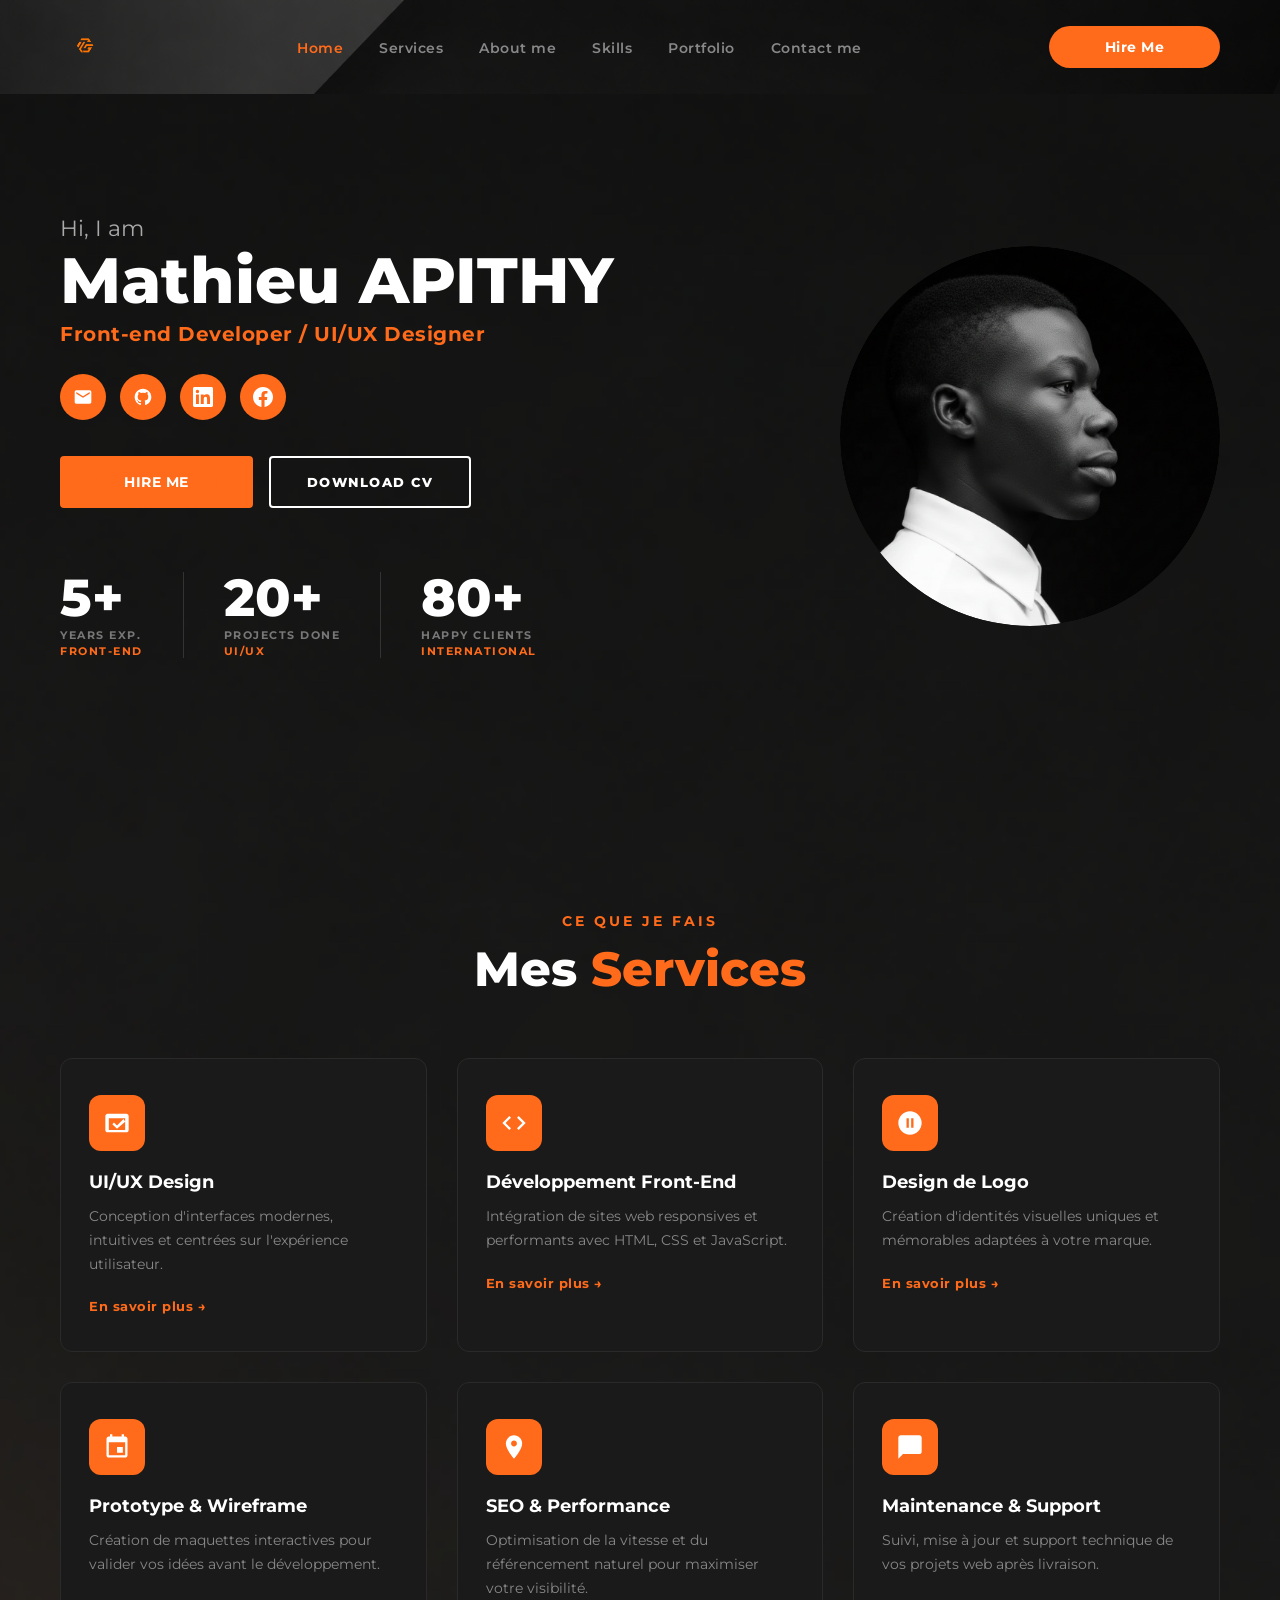
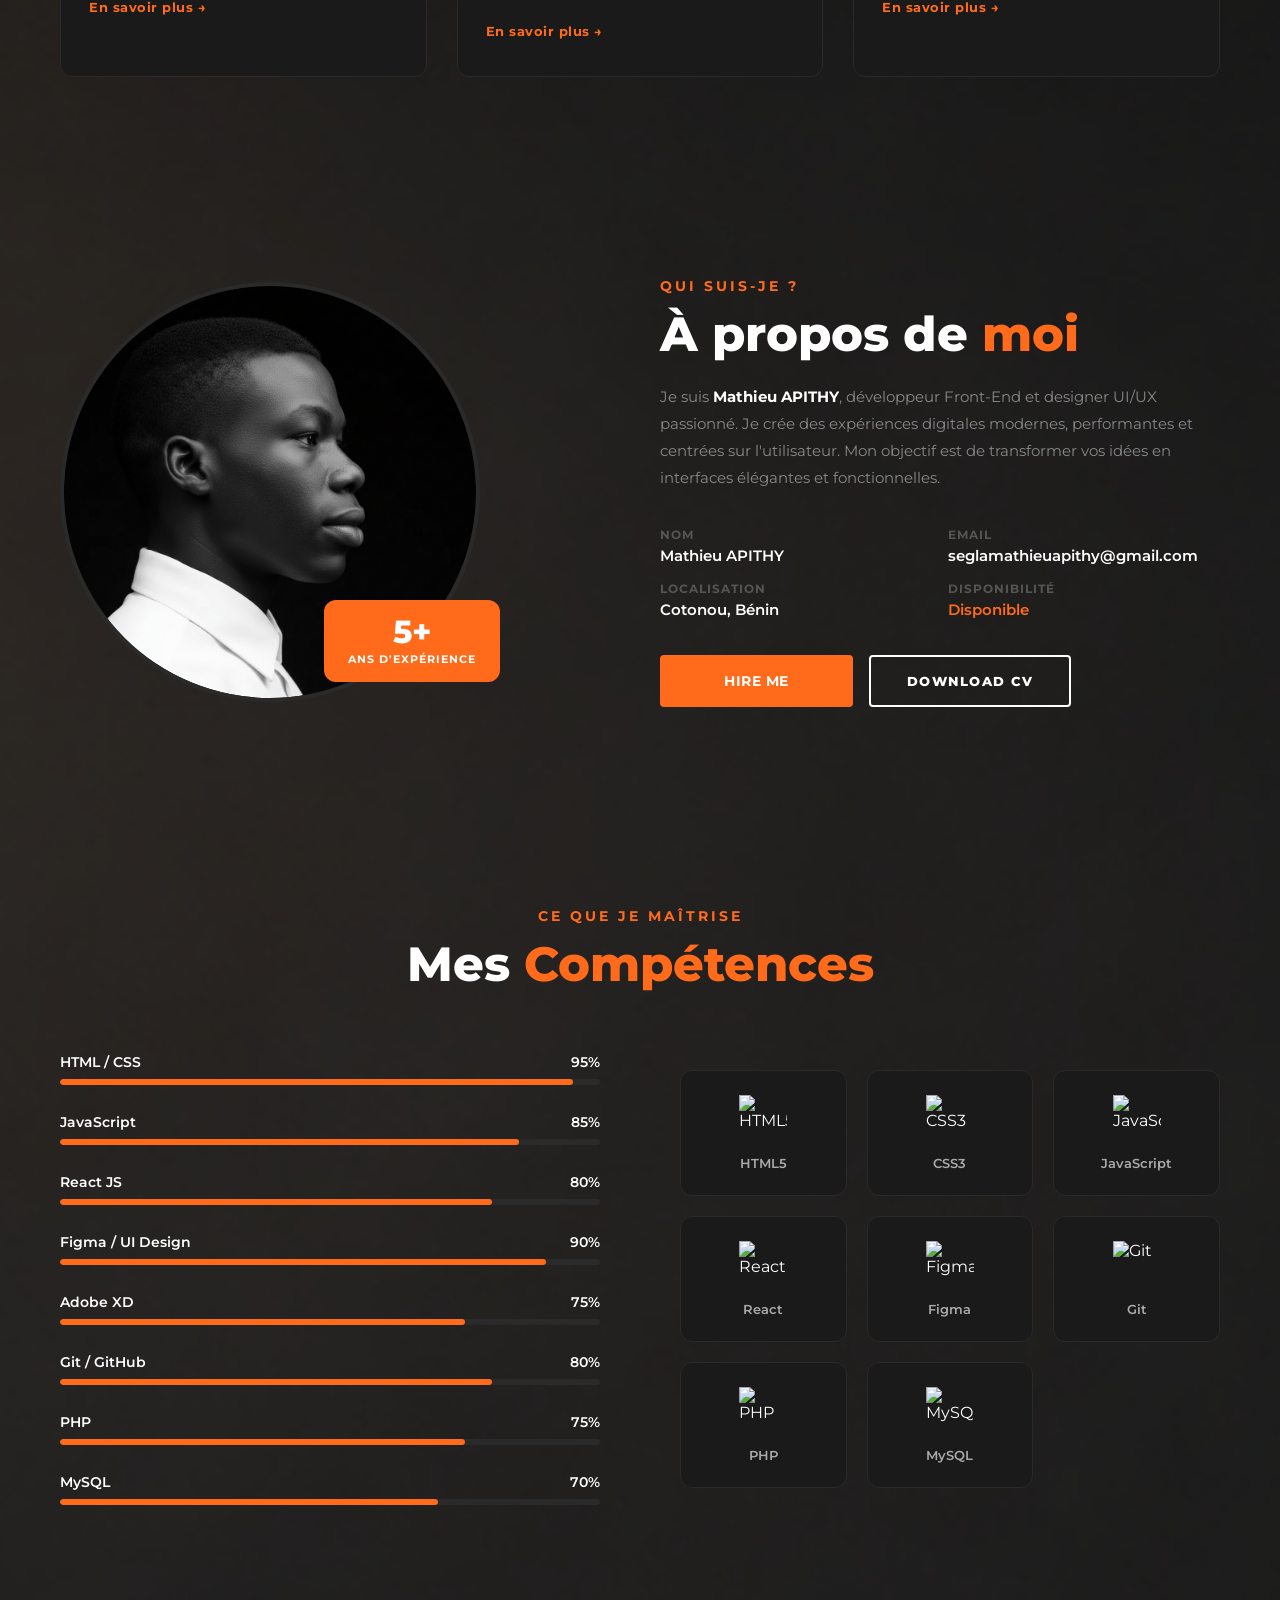
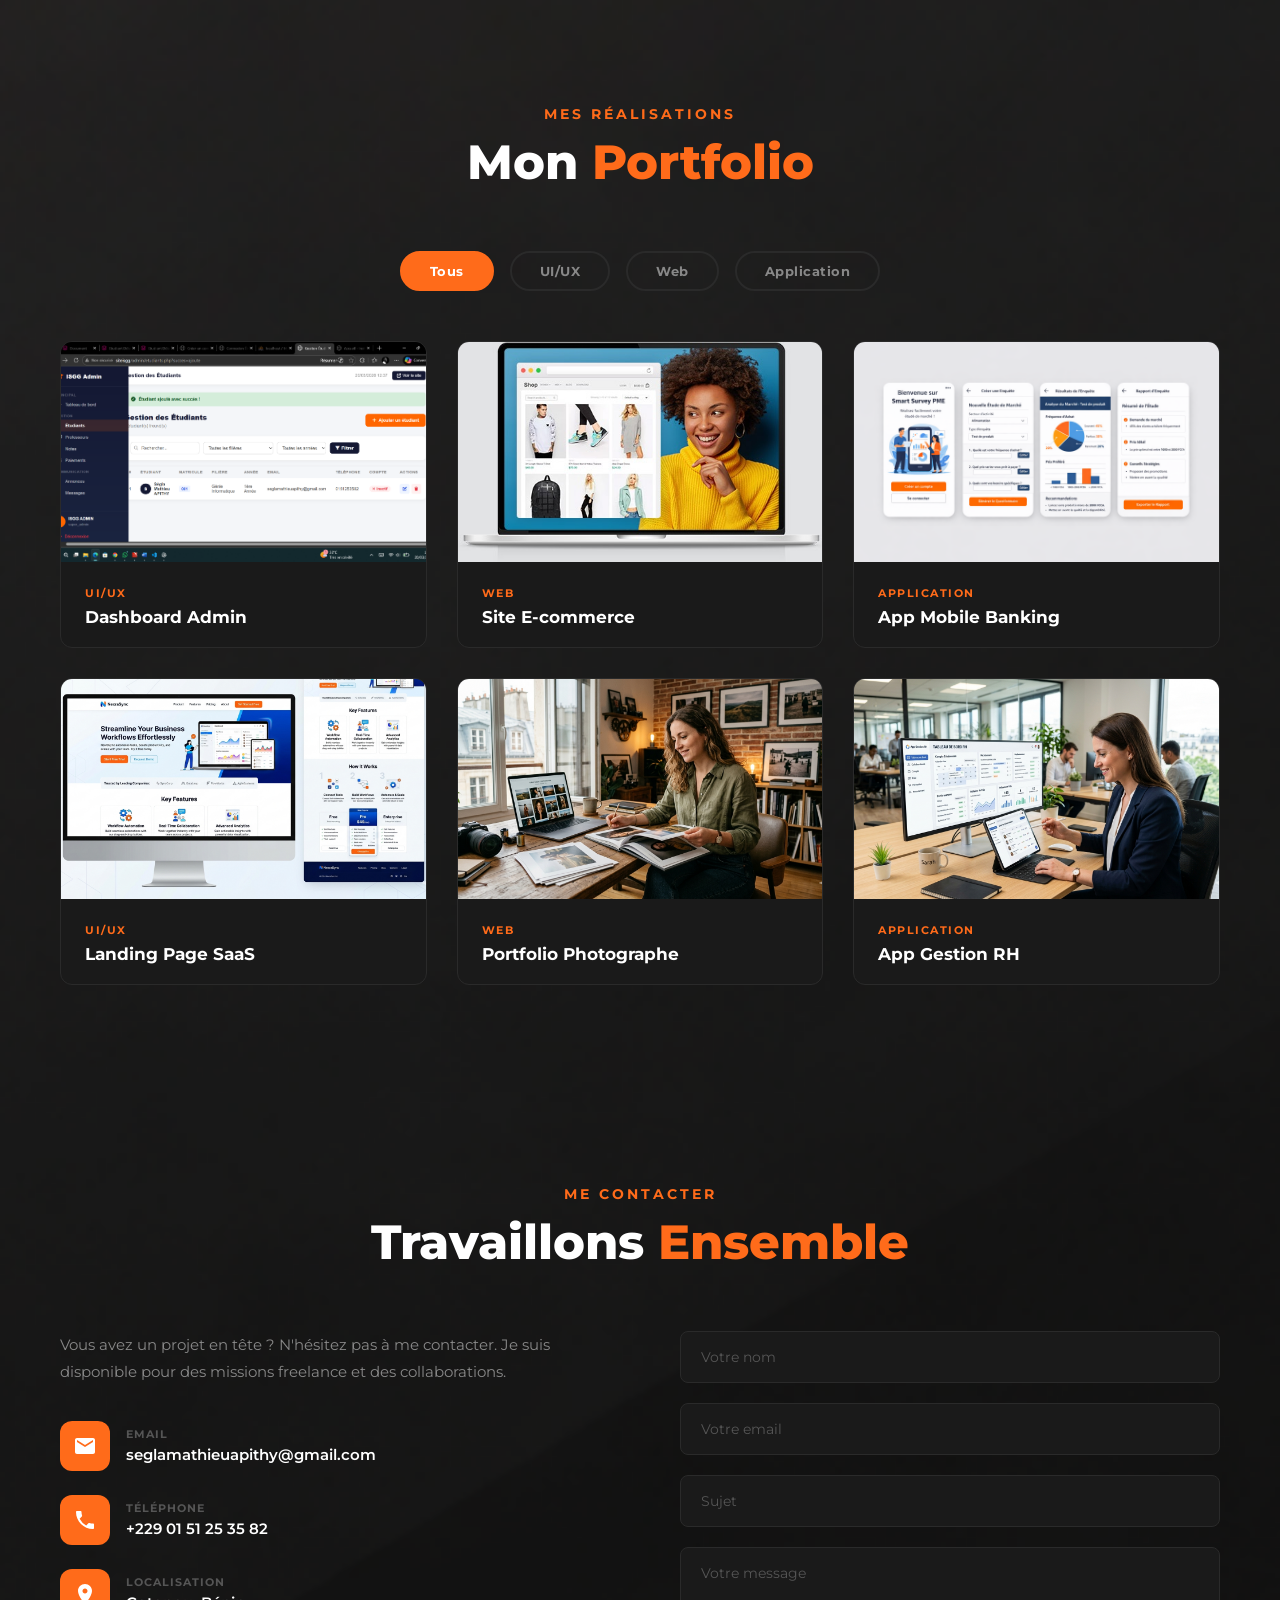
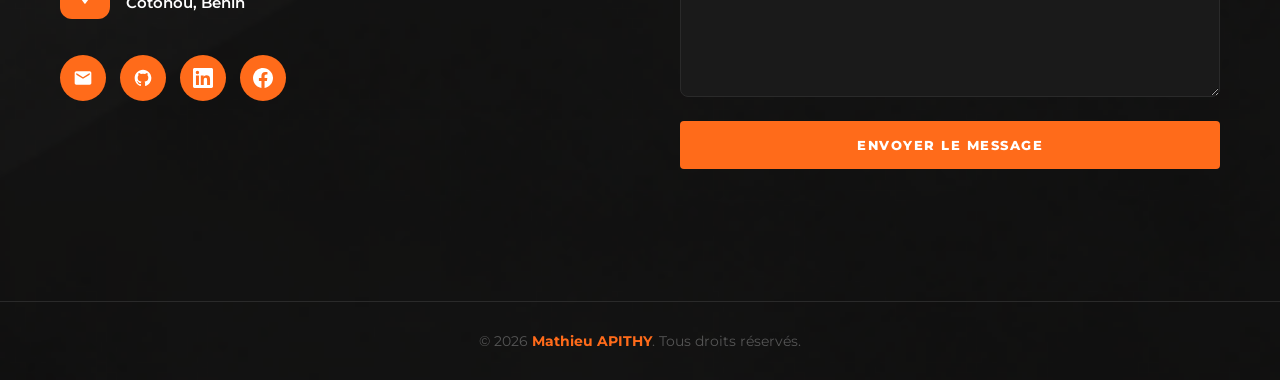
==== index.html @ a9db5483 "Rename accueil.html to index.html" ====
<!DOCTYPE html>
<html lang="fr">
<head>
  <meta charset="UTF-8">
  <meta name="viewport" content="width=device-width, initial-scale=1.0">
  <title>Portfolio</title>
  <link href="https://fonts.googleapis.com/css2?family=Montserrat:wght@400;600;700;800&display=swap" rel="stylesheet">
  <link rel="stylesheet" href="assets/css/style.css">
</head>
<body>

    <nav>
        <img src="assets/img/logo.png" alt="Logo TG" class="logo">

        <ul class="nav-links">
            <li><a href="#" class="active">Home</a></li>
            <li><a href="#services">Services</a></li>
            <li><a href="#about">About me</a></li>
            <li><a href="#skills">Skills</a></li>
            <li><a href="#portfolio">Portfolio</a></li>
            <li><a href="#contact">Contact me</a></li>
        </ul>

        <button class="btn-hire"><a href="#contact" class="btn-hire">Hire Me</a></button>

        <!-- HAMBURGER (mobile) -->
        <button class="hamburger" id="hamburger">
            <span></span>
            <span></span>
            <span></span>
        </button>
    </nav>

    <section class="hero">

        <!-- CONTENU GAUCHE -->
        <div class="hero-content">
            <p class="greeting">Hi, I am</p>
            <h1>Mathieu APITHY</h1>
            <p class="subtitle">Front-end Developer / UI/UX Designer</p>

            <!-- ICÔNES SOCIALES -->
            <div class="socials">
                <!-- Email -->
                <a href="mailto:seglamathieuapithy@gmail.com" class="social-btn">
                    <svg viewBox="0 0 24 24"><path d="M20 4H4C2.9 4 2 4.9 2 6v12c0 1.1.9 2 2 2h16c1.1 0 2-.9 2-2V6c0-1.1-.9-2-2-2zm0 4l-8 5-8-5V6l8 5 8-5v2z"/></svg>
                </a>
                <!-- GitHub -->
                <a href="https://github.com/math229" class="social-btn">
                    <svg viewBox="0 0 24 24"><path d="M12 2C6.477 2 2 6.477 2 12c0 4.418 2.865 8.166 6.839 9.489.5.092.682-.217.682-.482 0-.237-.009-.868-.013-1.703-2.782.604-3.369-1.34-3.369-1.34-.454-1.156-1.11-1.463-1.11-1.463-.908-.62.069-.608.069-.608 1.003.07 1.531 1.03 1.531 1.03.892 1.529 2.341 1.087 2.91.832.092-.647.35-1.088.636-1.338-2.22-.253-4.555-1.11-4.555-4.943 0-1.091.39-1.984 1.029-2.683-.103-.253-.446-1.27.098-2.647 0 0 .84-.269 2.75 1.025A9.577 9.577 0 0112 6.836a9.58 9.58 0 012.504.337c1.909-1.294 2.747-1.025 2.747-1.025.546 1.377.202 2.394.1 2.647.64.699 1.028 1.592 1.028 2.683 0 3.842-2.339 4.687-4.566 4.935.359.309.678.919.678 1.852 0 1.336-.012 2.415-.012 2.743 0 .267.18.578.688.48C19.138 20.163 22 16.418 22 12c0-5.523-4.477-10-10-10z"/></svg>
                </a>
                <!-- LinkedIn -->
                <a href="https://linkedin.com/in/mathieuapithy" target="_blank" class="social-btn">
                    <svg viewBox="0 0 24 24"><path d="M20.447 20.452h-3.554v-5.569c0-1.328-.027-3.037-1.852-3.037-1.853 0-2.136 1.445-2.136 2.939v5.667H9.351V9h3.414v1.561h.046c.477-.9 1.637-1.85 3.37-1.85 3.601 0 4.267 2.37 4.267 5.455v6.286zM5.337 7.433a2.062 2.062 0 01-2.063-2.065 2.064 2.064 0 112.063 2.065zm1.782 13.019H3.555V9h3.564v11.452zM22.225 0H1.771C.792 0 0 .774 0 1.729v20.542C0 23.227.792 24 1.771 24h20.451C23.2 24 24 23.227 24 22.271V1.729C24 .774 23.2 0 22.222 0h.003z"/></svg>
                </a>
                <!-- Facebook -->
                <a href="https://facebook.com/maturomathieu.apithy" target="_blank" class="social-btn">
                <svg viewBox="0 0 24 24"><path d="M24 12.073C24 5.405 18.627 0 12 0S0 5.405 0 12.073C0 18.1 4.388 23.094 10.125 24v-8.437H7.078v-3.49h3.047V9.41c0-3.025 1.792-4.697 4.533-4.697 1.312 0 2.686.236 2.686.236v2.97h-1.514c-1.491 0-1.956.93-1.956 1.886v2.268h3.328l-.532 3.49h-2.796V24C19.612 23.094 24 18.1 24 12.073z"/></svg>
                </a>
            </div>

            <!-- BOUTONS CTA -->
            <div class="cta-group">
            <button class="btn-hire-main"><a href="#contact" class="btn-hire">Hire Me</a></button>
            <a href="assets/pdf/CV_Segla_Mathieu_Apithy.pdf" download="CV-Mathieu-APITHY.pdf" class="btn-cv">
                Download CV
            </a>
            </div>

            <!-- STATS -->
            <div class="stats">
            <div class="stat">
                <div class="number">5+</div>
                <div class="label">Years Exp.</div>
                <div class="sublabel">Front-End</div>
            </div>
            <div class="stat">
                <div class="number">20+</div>
                <div class="label">Projects Done</div>
                <div class="sublabel">UI/UX</div>
            </div>
            <div class="stat">
                <div class="number">80+</div>
                <div class="label">Happy Clients</div>
                <div class="sublabel">International</div>
            </div>
            </div>
        </div>

        <!-- PHOTO DROITE -->
        <div class="hero-photo">
            <div class="photo-circle">
            <img src="assets/img/photo.png" alt="Mathieu APITHY">
            </div>
        </div>

    </section>

    <section class="services reveal" id="services">

        <div class="section-header">
            <p class="section-sub">Ce que je fais</p>
            <h2>Mes <span>Services</span></h2>
        </div>

        <div class="services-grid">

            <div class="service-card">
                <div class="service-icon">
                    <svg viewBox="0 0 24 24"><path d="M20 4H4c-1.1 0-2 .9-2 2v12c0 1.1.9 2 2 2h16c1.1 0 2-.9 2-2V6c0-1.1-.9-2-2-2zm-1 14H5V8h14v10zm-7-1l-4-4 1.4-1.4 2.6 2.6 5.6-5.6L19 11z"/></svg>
                </div>
                <h3>UI/UX Design</h3>
                <p>Conception d'interfaces modernes, intuitives et centrées sur l'expérience utilisateur.</p>
                    <a href="#" class="service-link open-modal"
                    data-title="UI/UX Design"
                    data-desc="Conception d'interfaces modernes, intuitives et centrées sur l'expérience utilisateur pour maximiser l'engagement."
                    data-features="Recherche utilisateur|Wireframes & Maquettes|Design UI moderne|Prototype interactif">
                    En savoir plus →
                </a>
            </div>

            <div class="service-card">
            <div class="service-icon">
                <svg viewBox="0 0 24 24"><path d="M9.4 16.6L4.8 12l4.6-4.6L8 6l-6 6 6 6 1.4-1.4zm5.2 0l4.6-4.6-4.6-4.6L16 6l6 6-6 6-1.4-1.4z"/></svg>
            </div>
            <h3>Développement Front-End</h3>
            <p>Intégration de sites web responsives et performants avec HTML, CSS et JavaScript.</p>
                <a href="#" class="service-link open-modal"
                    data-title="Développement Front-End"
                    data-desc="Intégration de sites web responsives et performants avec les dernières technologies web."
                    data-features="HTML / CSS / JavaScript|React JS|Sites responsive|Optimisation performance">
                    En savoir plus →
                </a>
            </div>

            <div class="service-card">
            <div class="service-icon">
                <svg viewBox="0 0 24 24"><path d="M12 2C6.48 2 2 6.48 2 12s4.48 10 10 10 10-4.48 10-10S17.52 2 12 2zm-1 14H9V8h2v8zm4 0h-2V8h2v8z"/></svg>
            </div>
            <h3>Design de Logo</h3>
            <p>Création d'identités visuelles uniques et mémorables adaptées à votre marque.</p>
                <a href="#" class="service-link open-modal"
                    data-title="Design de Logo"
                    data-desc="Création d'identités visuelles uniques et mémorables adaptées à votre marque."
                    data-features="Logo vectoriel|Charte graphique|Déclinaisons couleurs|Fichiers tous formats">
                    En savoir plus →
                </a>
            </div>

            <div class="service-card">
            <div class="service-icon">
                <svg viewBox="0 0 24 24"><path d="M17 12h-5v5h5v-5zM16 1v2H8V1H6v2H5c-1.11 0-2 .9-2 2v14c0 1.1.89 2 2 2h14c1.1 0 2-.9 2-2V5c0-1.1-.9-2-2-2h-1V1h-2zm3 18H5V8h14v11z"/></svg>
            </div>
            <h3>Prototype & Wireframe</h3>
            <p>Création de maquettes interactives pour valider vos idées avant le développement.</p>
                <a href="#" class="service-link open-modal"
                    data-title="Prototype & Wireframe"
                    data-desc="Création de maquettes interactives pour valider vos idées avant le développement."
                    data-features="Wireframes basse fidélité|Maquettes haute fidélité|Prototype cliquable|Tests utilisateurs">
                    En savoir plus →
                </a>
            </div>

            <div class="service-card">
            <div class="service-icon">
                <svg viewBox="0 0 24 24"><path d="M12 2C8.13 2 5 5.13 5 9c0 5.25 7 13 7 13s7-7.75 7-13c0-3.87-3.13-7-7-7zm0 9.5c-1.38 0-2.5-1.12-2.5-2.5S10.62 6.5 12 6.5s2.5 1.12 2.5 2.5S13.38 11.5 12 11.5z"/></svg>
            </div>
            <h3>SEO & Performance</h3>
            <p>Optimisation de la vitesse et du référencement naturel pour maximiser votre visibilité.</p>
                <a href="#" class="service-link open-modal"
                    data-title="SEO & Performance"
                    data-desc="Optimisation de la vitesse et du référencement naturel pour maximiser votre visibilité en ligne."
                    data-features="Audit SEO|Optimisation vitesse|Balises meta & structure|Suivi positionnement">
                    En savoir plus →
                </a>
            </div>

            <div class="service-card">
            <div class="service-icon">
                <svg viewBox="0 0 24 24"><path d="M20 2H4c-1.1 0-2 .9-2 2v18l4-4h14c1.1 0 2-.9 2-2V4c0-1.1-.9-2-2-2z"/></svg>
            </div>
            <h3>Maintenance & Support</h3>
            <p>Suivi, mise à jour et support technique de vos projets web après livraison.</p>
                <a href="#" class="service-link open-modal"
                    data-title="Maintenance & Support"
                    data-desc="Suivi, mise à jour et support technique de vos projets web après livraison."
                    data-features="Mises à jour régulières|Correction de bugs|Sauvegardes|Support réactif">
                    En savoir plus →
                </a>
            </div>

        </div>

    </section>

    <section class="about reveal" id="about">

        <div class="about-img">
            <div class="about-circle">
            <img src="assets/img/photo.png" alt="Mathieu APITHY">
            </div>
            <div class="about-exp">
            <span class="exp-number">5+</span>
            <span class="exp-text">Ans d'expérience</span>
            </div>
        </div>

        <div class="about-content">
            <p class="section-sub">Qui suis-je ?</p>
            <h2>À propos de <span>moi</span></h2>
            <p class="about-desc">
            Je suis <strong>Mathieu APITHY</strong>, développeur Front-End et designer UI/UX passionné.
            Je crée des expériences digitales modernes, performantes et centrées sur l'utilisateur.
            Mon objectif est de transformer vos idées en interfaces élégantes et fonctionnelles.
            </p>

            <div class="about-info">
                <div class="info-item">
                    <span class="info-label">Nom</span>
                    <span class="info-value">Mathieu APITHY</span>
                </div>
                <div class="info-item">
                    <span class="info-label">Email</span>
                    <span class="info-value">seglamathieuapithy@gmail.com</span>
                </div>
                <div class="info-item">
                    <span class="info-label">Localisation</span>
                    <span class="info-value">Cotonou, Bénin</span>
                </div>
                <div class="info-item">
                    <span class="info-label">Disponibilité</span>
                    <span class="info-value disponible">Disponible</span>
                </div>
            </div>

            <div class="cta-group">
                <button class="btn-hire-main"><a href="#contact" class="btn-hire">Hire Me</a></button>
                <a href="assets/pdf/CV_Segla_Mathieu_Apithy.pdf" download="CV-Mathieu-APITHY.pdf" class="btn-cv"> Download CV</a>
            </div>
        </div>

    </section>

    <section class="skills reveal" id="skills">

        <div class="section-header">
            <p class="section-sub">Ce que je maîtrise</p>
            <h2>Mes <span>Compétences</span></h2>
        </div>

        <div class="skills-container">

            <!-- BARRES DE PROGRESSION -->
            <div class="skills-bars">

                <div class="skill-item">
                    <div class="skill-info">
                    <span>HTML / CSS</span>
                    <span>95%</span>
                    </div>
                    <div class="skill-bar">
                    <div class="skill-progress" style="width: 95%"></div>
                    </div>
                </div>

                <div class="skill-item">
                    <div class="skill-info">
                    <span>JavaScript</span>
                    <span>85%</span>
                    </div>
                    <div class="skill-bar">
                    <div class="skill-progress" style="width: 85%"></div>
                    </div>
                </div>

                <div class="skill-item">
                    <div class="skill-info">
                    <span>React JS</span>
                    <span>80%</span>
                    </div>
                    <div class="skill-bar">
                    <div class="skill-progress" style="width: 80%"></div>
                    </div>
                </div>

                <div class="skill-item">
                    <div class="skill-info">
                    <span>Figma / UI Design</span>
                    <span>90%</span>
                    </div>
                    <div class="skill-bar">
                    <div class="skill-progress" style="width: 90%"></div>
                    </div>
                </div>

                <div class="skill-item">
                    <div class="skill-info">
                    <span>Adobe XD</span>
                    <span>75%</span>
                    </div>
                    <div class="skill-bar">
                    <div class="skill-progress" style="width: 75%"></div>
                    </div>
                </div>

                <div class="skill-item">
                    <div class="skill-info">
                    <span>Git / GitHub</span>
                    <span>80%</span>
                    </div>
                    <div class="skill-bar">
                    <div class="skill-progress" style="width: 80%"></div>
                    </div>
                </div>

                <div class="skill-item">
                    <div class="skill-info">
                        <span>PHP</span>
                        <span>75%</span>
                    </div>
                    <div class="skill-bar">
                        <div class="skill-progress" style="width: 75%"></div>
                    </div>
                </div>

                <div class="skill-item">
                <div class="skill-info">
                    <span>MySQL</span>
                    <span>70%</span>
                </div>
                <div class="skill-bar">
                    <div class="skill-progress" style="width: 70%"></div>
                </div>
                </div>

            </div>

            <!-- ICÔNES TECHNOLOGIES -->
            <div class="skills-icons">

                <div class="tech-card">
                    <img src="https://cdn.jsdelivr.net/gh/devicons/devicon/icons/html5/html5-original.svg" alt="HTML5">
                    <span>HTML5</span>
                </div>
                <div class="tech-card">
                    <img src="https://cdn.jsdelivr.net/gh/devicons/devicon/icons/css3/css3-original.svg" alt="CSS3">
                    <span>CSS3</span>
                </div>
                <div class="tech-card">
                    <img src="https://cdn.jsdelivr.net/gh/devicons/devicon/icons/javascript/javascript-original.svg" alt="JavaScript">
                    <span>JavaScript</span>
                </div>
                <div class="tech-card">
                    <img src="https://cdn.jsdelivr.net/gh/devicons/devicon/icons/react/react-original.svg" alt="React">
                    <span>React</span>
                </div>
                <div class="tech-card">
                    <img src="https://cdn.jsdelivr.net/gh/devicons/devicon/icons/figma/figma-original.svg" alt="Figma">
                    <span>Figma</span>
                </div>
                <div class="tech-card">
                    <img src="https://cdn.jsdelivr.net/gh/devicons/devicon/icons/git/git-original.svg" alt="Git">
                    <span>Git</span>
                </div>
                <div class="tech-card">
                    <img src="https://cdn.jsdelivr.net/gh/devicons/devicon/icons/php/php-original.svg" alt="PHP">
                    <span>PHP</span>
                </div>
                <div class="tech-card">
                <img src="https://cdn.jsdelivr.net/gh/devicons/devicon/icons/mysql/mysql-original.svg" alt="MySQL">
                <span>MySQL</span>
                </div>

            </div>

        </div>

    </section>

    <section class="portfolio reveal" id="portfolio">

        <div class="section-header">
            <p class="section-sub">Mes réalisations</p>
            <h2>Mon <span>Portfolio</span></h2>
        </div>

        <!-- FILTRES -->
        <div class="portfolio-filters">
            <button class="filter-btn active" data-filter="all">Tous</button>
            <button class="filter-btn" data-filter="ui">UI/UX</button>
            <button class="filter-btn" data-filter="web">Web</button>
            <button class="filter-btn" data-filter="app">Application</button>
        </div>

        <!-- GRILLE PROJETS -->
        <div class="portfolio-grid">

            <div class="portfolio-card" data-category="ui">
            <div class="portfolio-img">
                <img src="assets/img/projet1.png" alt="Projet 1">
                <div class="portfolio-overlay">
                <a href="#" class="overlay-link">Voir le projet →</a>
                </div>
            </div>
            <div class="portfolio-info">
                <span class="portfolio-tag">UI/UX</span>
                <h3>Dashboard Admin</h3>
            </div>
            </div>

            <div class="portfolio-card" data-category="web">
            <div class="portfolio-img">
                <img src="assets/img/projet2.jpg" alt="Projet 2">
                <div class="portfolio-overlay">
                <a href="#" class="overlay-link">Voir le projet →</a>
                </div>
            </div>
            <div class="portfolio-info">
                <span class="portfolio-tag">Web</span>
                <h3>Site E-commerce</h3>
            </div>
            </div>

            <div class="portfolio-card" data-category="app">
            <div class="portfolio-img">
                <img src="assets/img/projet3.png" alt="Projet 3">
                <div class="portfolio-overlay">
                <a href="#" class="overlay-link">Voir le projet →</a>
                </div>
            </div>
            <div class="portfolio-info">
                <span class="portfolio-tag">Application</span>
                <h3>App Mobile Banking</h3>
            </div>
            </div>

            <div class="portfolio-card" data-category="ui">
            <div class="portfolio-img">
                <img src="assets/img/projet4.png" alt="Projet 4">
                <div class="portfolio-overlay">
                <a href="#" class="overlay-link">Voir le projet →</a>
                </div>
            </div>
            <div class="portfolio-info">
                <span class="portfolio-tag">UI/UX</span>
                <h3>Landing Page SaaS</h3>
            </div>
            </div>

            <div class="portfolio-card" data-category="web">
            <div class="portfolio-img">
                <img src="assets/img/pojet5.png" alt="Projet 5">
                <div class="portfolio-overlay">
                <a href="#" class="overlay-link">Voir le projet →</a>
                </div>
            </div>
            <div class="portfolio-info">
                <span class="portfolio-tag">Web</span>
                <h3>Portfolio Photographe</h3>
            </div>
            </div>

            <div class="portfolio-card" data-category="app">
            <div class="portfolio-img">
                <img src="assets/img/projet6.png" alt="Projet 6">
                <div class="portfolio-overlay">
                <a href="#" class="overlay-link">Voir le projet →</a>
                </div>
            </div>
            <div class="portfolio-info">
                <span class="portfolio-tag">Application</span>
                <h3>App Gestion RH</h3>
            </div>
            </div>

        </div>

    </section>

    <section class="contact reveal" id="contact">

        <div class="section-header">
            <p class="section-sub">Me contacter</p>
            <h2>Travaillons <span>Ensemble</span></h2>
        </div>

        <div class="contact-container">

                <!-- INFOS CONTACT -->
                <div class="contact-info">

                    <p class="contact-desc">
                        Vous avez un projet en tête ? N'hésitez pas à me contacter.
                        Je suis disponible pour des missions freelance et des collaborations.
                    </p>

                    <div class="contact-items">

                        <div class="contact-item">
                        <div class="contact-icon">
                            <svg viewBox="0 0 24 24"><path d="M20 4H4C2.9 4 2 4.9 2 6v12c0 1.1.9 2 2 2h16c1.1 0 2-.9 2-2V6c0-1.1-.9-2-2-2zm0 4l-8 5-8-5V6l8 5 8-5v2z"/></svg>
                        </div>
                        <div>
                            <span class="contact-label">Email</span>
                            <span class="contact-value">seglamathieuapithy@gmail.com</span>
                        </div>
                        </div>

                        <div class="contact-item">
                        <div class="contact-icon">
                            <svg viewBox="0 0 24 24"><path d="M6.62 10.79a15.05 15.05 0 006.59 6.59l2.2-2.2c.27-.27.67-.36 1.02-.24 1.12.37 2.33.57 3.57.57.55 0 1 .45 1 1V20c0 .55-.45 1-1 1C10.61 21 3 13.39 3 4c0-.55.45-1 1-1h3.5c.55 0 1 .45 1 1 0 1.25.2 2.45.57 3.57.11.35.03.74-.24 1.02l-2.21 2.2z"/></svg>
                        </div>
                        <div>
                            <span class="contact-label">Téléphone</span>
                            <span class="contact-value">+229 01 51 25 35 82</span>
                        </div>
                        </div>

                        <div class="contact-item">
                        <div class="contact-icon">
                            <svg viewBox="0 0 24 24"><path d="M12 2C8.13 2 5 5.13 5 9c0 5.25 7 13 7 13s7-7.75 7-13c0-3.87-3.13-7-7-7zm0 9.5c-1.38 0-2.5-1.12-2.5-2.5S10.62 6.5 12 6.5s2.5 1.12 2.5 2.5S13.38 11.5 12 11.5z"/></svg>
                        </div>
                        <div>
                            <span class="contact-label">Localisation</span>
                            <span class="contact-value">Cotonou, Bénin</span>
                        </div>
                        </div>

                    </div>

                <!-- RÉSEAUX SOCIAUX -->
                <div class="socials">
                    <!-- Email -->
                <a href="mailto:seglamathieuapithy@gmail.com" class="social-btn">
                    <svg viewBox="0 0 24 24"><path d="M20 4H4C2.9 4 2 4.9 2 6v12c0 1.1.9 2 2 2h16c1.1 0 2-.9 2-2V6c0-1.1-.9-2-2-2zm0 4l-8 5-8-5V6l8 5 8-5v2z"/></svg>
                </a>
                <!-- GitHub -->
                <a href="https://github.com/math229" class="social-btn">
                    <svg viewBox="0 0 24 24"><path d="M12 2C6.477 2 2 6.477 2 12c0 4.418 2.865 8.166 6.839 9.489.5.092.682-.217.682-.482 0-.237-.009-.868-.013-1.703-2.782.604-3.369-1.34-3.369-1.34-.454-1.156-1.11-1.463-1.11-1.463-.908-.62.069-.608.069-.608 1.003.07 1.531 1.03 1.531 1.03.892 1.529 2.341 1.087 2.91.832.092-.647.35-1.088.636-1.338-2.22-.253-4.555-1.11-4.555-4.943 0-1.091.39-1.984 1.029-2.683-.103-.253-.446-1.27.098-2.647 0 0 .84-.269 2.75 1.025A9.577 9.577 0 0112 6.836a9.58 9.58 0 012.504.337c1.909-1.294 2.747-1.025 2.747-1.025.546 1.377.202 2.394.1 2.647.64.699 1.028 1.592 1.028 2.683 0 3.842-2.339 4.687-4.566 4.935.359.309.678.919.678 1.852 0 1.336-.012 2.415-.012 2.743 0 .267.18.578.688.48C19.138 20.163 22 16.418 22 12c0-5.523-4.477-10-10-10z"/></svg>
                </a>
                <!-- LinkedIn -->
                <a href="https://linkedin.com/in/mathieuapithy" target="_blank" class="social-btn">
                    <svg viewBox="0 0 24 24"><path d="M20.447 20.452h-3.554v-5.569c0-1.328-.027-3.037-1.852-3.037-1.853 0-2.136 1.445-2.136 2.939v5.667H9.351V9h3.414v1.561h.046c.477-.9 1.637-1.85 3.37-1.85 3.601 0 4.267 2.37 4.267 5.455v6.286zM5.337 7.433a2.062 2.062 0 01-2.063-2.065 2.064 2.064 0 112.063 2.065zm1.782 13.019H3.555V9h3.564v11.452zM22.225 0H1.771C.792 0 0 .774 0 1.729v20.542C0 23.227.792 24 1.771 24h20.451C23.2 24 24 23.227 24 22.271V1.729C24 .774 23.2 0 22.222 0h.003z"/></svg>
                </a>
                <!-- Facebook -->
                <a href="https://facebook.com/maturomathieu.apithy" target="_blank" class="social-btn">
                <svg viewBox="0 0 24 24"><path d="M24 12.073C24 5.405 18.627 0 12 0S0 5.405 0 12.073C0 18.1 4.388 23.094 10.125 24v-8.437H7.078v-3.49h3.047V9.41c0-3.025 1.792-4.697 4.533-4.697 1.312 0 2.686.236 2.686.236v2.97h-1.514c-1.491 0-1.956.93-1.956 1.886v2.268h3.328l-.532 3.49h-2.796V24C19.612 23.094 24 18.1 24 12.073z"/></svg>
                </a>
                </div>

                </div>

                <!-- FORMULAIRE -->
                <div class="contact-form">
                    <div class="form-group">
                        <input type="text" id="from_name" placeholder="Votre nom" class="form-input">
                    </div>
                    <div class="form-group">
                        <input type="email" id="from_email" placeholder="Votre email" class="form-input">
                    </div>
                    <div class="form-group">
                        <input type="text" id="subject" placeholder="Sujet" class="form-input">
                    </div>
                    <div class="form-group">
                        <textarea id="message" placeholder="Votre message" class="form-input form-textarea"></textarea>
                    </div>
                    <button class="btn-hire-main" id="send-btn" style="width: 100%;">Envoyer le message</button>
                    <p id="form-status" style="margin-top: 12px; font-size: 14px; text-align: center;"></p>
                </div>

        </div>

    </section>

    <!-- FOOTER -->
    <footer>
    <p>© 2026 <span>Mathieu APITHY</span>. Tous droits réservés.</p>
    </footer>

    <!-- BOUTON RETOUR EN HAUT -->
    <button class="back-to-top" id="backToTop">
        <svg viewBox="0 0 24 24"><path d="M7.41 15.41L12 10.83l4.59 4.58L18 14l-6-6-6 6z"/></svg>
    </button>

    <!-- MODALE -->
    <div class="modal-overlay" id="modalOverlay">
        <div class="modal">
            <button class="modal-close" id="modalClose">✕</button>
            <div class="modal-icon" id="modalIcon"></div>
            <h2 id="modalTitle"></h2>
            <p id="modalDesc"></p>
            <ul class="modal-features" id="modalFeatures"></ul>
            <a href="#contact" class="btn-hire-main modal-cta" id="modalCta">Me contacter</a>
        </div>
    </div>

    <script>
        // ── BARRES DE COMPÉTENCES ──
        const bars = document.querySelectorAll('.skill-progress');
        bars.forEach(bar => {
            const target = bar.style.width;
            bar.style.width = '0';
            setTimeout(() => {
            bar.style.width = target;
            }, 300);
        });

        // ── FILTRE PORTFOLIO ──
        const filterBtns = document.querySelectorAll('.filter-btn');
        const portfolioCards = document.querySelectorAll('.portfolio-card');

        filterBtns.forEach(btn => {
            btn.addEventListener('click', () => {
            filterBtns.forEach(b => b.classList.remove('active'));
            btn.classList.add('active');
            const filter = btn.dataset.filter;
            portfolioCards.forEach(card => {
                card.style.display = (filter === 'all' || card.dataset.category === filter) ? 'block' : 'none';
            });
            });
        });

        // ── HAMBURGER ──
        const hamburger = document.getElementById('hamburger');
        const navLinks = document.querySelector('.nav-links');

        hamburger.addEventListener('click', () => {
            navLinks.classList.toggle('open');
            hamburger.classList.toggle('active');
        });

        document.querySelectorAll('.nav-links a').forEach(link => {
            link.addEventListener('click', () => {
            navLinks.classList.remove('open');
            hamburger.classList.remove('active');
            });
        });

        // ── SCROLL ACTIF NAV ──
        const sections = document.querySelectorAll('section[id]');
        const navItems = document.querySelectorAll('.nav-links a');

        window.addEventListener('scroll', () => {
            let current = '';

            sections.forEach(section => {
            const sectionTop = section.offsetTop - 100;
            if (window.scrollY >= sectionTop) {
                current = section.getAttribute('id');
            }
            });

            navItems.forEach(link => {
            link.classList.remove('active');
            if (link.getAttribute('href') === '#' + current) {
                link.classList.add('active');
            }
            });

            // ── BOUTON RETOUR EN HAUT ──
            const backToTop = document.getElementById('backToTop');
            if (window.scrollY > 400) {
            backToTop.classList.add('show');
            } else {
            backToTop.classList.remove('show');
            }

            // ── ANIMATION AU SCROLL ──
            document.querySelectorAll('.reveal').forEach(el => {
            const elTop = el.getBoundingClientRect().top;
            if (elTop < window.innerHeight - 100) {
                el.classList.add('visible');
            }
            });
        });

        // ── CLIC RETOUR EN HAUT ──
        document.getElementById('backToTop').addEventListener('click', () => {
            window.scrollTo({ top: 0, behavior: 'smooth' });
        });

                // ── FORMULAIRE WHATSAPP ──
        document.getElementById('send-btn').addEventListener('click', () => {
        const status = document.getElementById('form-status');

        const name    = document.getElementById('from_name').value.trim();
        const email   = document.getElementById('from_email').value.trim();
        const subject = document.getElementById('subject').value.trim();
        const message = document.getElementById('message').value.trim();

        // Vérification champs vides
        if (!name || !email || !message) {
            status.style.color = '#FF6B1A';
            status.textContent = '⚠️ Veuillez remplir tous les champs.';
            return;
        }

        // Formatage du message WhatsApp
        const text = `Bonjour Mathieu ! 👋

        *Nom :* ${name}
        *Email :* ${email}
        *Sujet :* ${subject}
        *Message :* ${message}`;

        // Numéro WhatsApp (format international sans + ni espaces)
        const phone = '2290151253582'; // ← ton numéro

        const url = `https://wa.me/${phone}?text=${encodeURIComponent(text)}`;
        window.open(url, '_blank');

        // Vider les champs
        status.style.color = '#4CAF50';
        status.textContent = '✅ Redirection vers WhatsApp...';
        document.getElementById('from_name').value = '';
        document.getElementById('from_email').value = '';
        document.getElementById('subject').value = '';
        document.getElementById('message').value = '';
        });

        // ── MODALE SERVICES ──
        const modalOverlay = document.getElementById('modalOverlay');
        const modalClose = document.getElementById('modalClose');

        document.querySelectorAll('.open-modal').forEach(link => {
        link.addEventListener('click', (e) => {
            e.preventDefault();

            // Remplir la modale
            document.getElementById('modalTitle').textContent = link.dataset.title;
            document.getElementById('modalDesc').textContent = link.dataset.desc;

            // Features
            const features = link.dataset.features.split('|');
            const featuresList = document.getElementById('modalFeatures');
            featuresList.innerHTML = '';
            features.forEach(f => {
            const li = document.createElement('li');
            li.textContent = f;
            featuresList.appendChild(li);
            });

            // Ouvrir
            modalOverlay.classList.add('open');
            document.body.style.overflow = 'hidden';
        });
        });

        // Fermer la modale
        modalClose.addEventListener('click', closeModal);
        modalOverlay.addEventListener('click', (e) => {
        if (e.target === modalOverlay) closeModal();
        });

        

        // Fermer avec Echap
        document.addEventListener('keydown', (e) => {
        if (e.key === 'Escape') closeModal();
        });

        function closeModal() {
        modalOverlay.classList.remove('open');
        document.body.style.overflow = '';
        }

        // Fermer la modale en cliquant sur Me contacter
        document.getElementById('modalCta').addEventListener('click', closeModal);
    </script>

</body>
</html>
---- assets/css/style.css ----
*, *::before, *::after { box-sizing: border-box; margin: 0; padding: 0; }

body {
  font-family: 'Montserrat', sans-serif;
  background-image: url('../img/arriere_plan.png'); /* ← chemin corrigé */
  background-size: cover;
  background-position: center;
  background-repeat: no-repeat;
  min-height: 100vh;
  color: #fff;
}

nav {
  display: flex;
  align-items: center;
  justify-content: space-between;
  padding: 22px 60px;
  position: fixed;        /* ← reste en haut */
  top: 0;
  left: 0;
  right: 0;
  z-index: 1000;          /* ← passe au-dessus du contenu */
  background-image: url('../img/arriere_plan.png'); /* ← même fond pour éviter transparence */
  background-size: cover;
  background-position: top center;
}

.logo {
  width: 50px;
  height: 50px;
  object-fit: contain;
}

nav ul {
  list-style: none;
}

nav ul li {
  list-style: none;
}

.nav-links {
  display: flex;
  align-items: center;
  gap: 36px;
  list-style: none;
}

.nav-links a {
  text-decoration: none;
  color: #888;
  font-size: 14px;
  font-weight: 600;
  letter-spacing: 0.5px;
  transition: color 0.2s;
}

.nav-links a.active,
.nav-links a:hover {
  color: #FF6B1A;
}

.btn-hire {
  background: #FF6B1A;
  color: #fff;
  border: none;
  padding: 12px 28px;
  border-radius: 30px;
  font-family: 'Montserrat', sans-serif;
  font-weight: 700;
  font-size: 14px;
  cursor: pointer;
  letter-spacing: 0.5px;
  transition: background 0.2s, transform 0.15s;
}

.btn-hire:hover {
  background: #D95A10;
  transform: scale(1.03);
}

a.btn-cv {
  display: inline-block;
  text-decoration: none;
  text-align: center;
}

/* ── HERO ── */
.hero {
  display: flex;
  align-items: center;
  justify-content: space-between;
  padding: 60px 60px;
  min-height: calc(100vh - 88px);
  position: relative;
  padding-top: 120px; /* ← évite que le contenu se cache sous la nav */
}

.hero-content {
  max-width: 580px;
  animation: fadeUp 0.8s ease both;
}

@keyframes fadeUp {
  from { opacity: 0; transform: translateY(30px); }
  to   { opacity: 1; transform: translateY(0); }
}

.greeting {
  font-size: 22px;
  color: #aaa;
  font-weight: 400;
  margin-bottom: 6px;
}

h1 {
  font-size: clamp(40px, 5vw, 80px);
  font-weight: 800;
  line-height: 1;
  color: #fff !important; /* ← forcé blanc */
  margin-bottom: 10px;
}

.subtitle {
  color: #FF6B1A;
  font-size: 20px;
  font-weight: 700;
  margin-top: 10px;
  letter-spacing: 0.5px;
}

/* ── SOCIALS ── */
.socials {
  display: flex;
  gap: 14px;
  margin-top: 28px;
}

.social-btn {
  width: 46px;
  height: 46px;
  border-radius: 50%;
  background: #FF6B1A;
  display: flex;
  align-items: center;
  justify-content: center;
  transition: background 0.2s, transform 0.15s;
}

.social-btn:hover {
  background: #D95A10;
  transform: scale(1.1);
}

.social-btn svg {
  width: 20px;
  height: 20px;
  fill: #fff;
}

/* ── BOUTONS CTA ── */
.cta-group {
  display: flex;
  gap: 16px;
  margin-top: 36px;
}

.btn-hire-main {
  background: #FF6B1A;
  color: #fff;
  border: none;
  padding: 16px 36px;
  font-family: 'Montserrat', sans-serif;
  font-weight: 800;
  font-size: 13px;
  letter-spacing: 1.5px;
  text-transform: uppercase;
  cursor: pointer;
  border-radius: 4px;
  transition: background 0.2s, transform 0.15s;
}

.btn-hire-main:hover {
  background: #D95A10;
  transform: scale(1.02);
}

.btn-cv {
  background: transparent;
  color: #fff !important; /* ← texte forcé blanc */
  border: 2px solid #fff;
  padding: 16px 36px;
  font-family: 'Montserrat', sans-serif;
  font-weight: 800;
  font-size: 13px;
  letter-spacing: 1.5px;
  text-transform: uppercase;
  cursor: pointer;
  border-radius: 4px;
  transition: border-color 0.2s, color 0.2s, transform 0.15s;
}

.btn-cv:hover {
  border-color: #FF6B1A;
  color: #FF6B1A !important;
  transform: scale(1.02);
}

/* ── STATS ── */
.stats {
  display: flex;
  gap: 0;
  margin-top: 64px;
}

.stat {
  padding-right: 40px;
  margin-right: 40px;
  border-right: 1px solid #333;
}

.stat:last-child {
  border-right: none;
}

.stat .number {
  font-size: 52px;
  font-weight: 800;
  line-height: 1;
  color: #fff;
}

.stat .label {
  font-size: 11px;
  color: #777;
  font-weight: 700;
  letter-spacing: 1.5px;
  text-transform: uppercase;
  margin-top: 4px;
}

.stat .sublabel {
  font-size: 11px;
  color: #FF6B1A;
  font-weight: 700;
  letter-spacing: 1.5px;
  text-transform: uppercase;
  margin-top: 2px;
}

/* ── PHOTO ── */
.hero-photo {
  position: relative;
  flex-shrink: 0;
}

.photo-circle {
  width: 380px;
  height: 380px;
  border-radius: 50%;
  background: #1e1e1e;
  overflow: hidden;
  display: flex;
  align-items: center;
  justify-content: center;
}

.photo-circle img {
  width: 100%;
  height: 100%;
  border-radius: 50%;
  object-fit: cover;
  object-position: center top;
}

/* ── SERVICES ── */
.services {
  padding: 100px 60px;
}

.section-header {
  text-align: center;
  margin-bottom: 60px;
}

.section-sub {
  color: #FF6B1A;
  font-size: 14px;
  font-weight: 700;
  letter-spacing: 3px;
  text-transform: uppercase;
  margin-bottom: 10px;
}

.section-header h2 {
  font-size: clamp(32px, 4vw, 48px);
  font-weight: 800;
  color: #fff;
}

.section-header h2 span {
  color: #FF6B1A;
}

.services-grid {
  display: grid;
  grid-template-columns: repeat(3, 1fr);
  gap: 30px;
}

.service-card {
  background: #1a1a1a;
  border: 1px solid #2a2a2a;
  border-radius: 12px;
  padding: 36px 28px;
  transition: border-color 0.3s, transform 0.3s;
}

.service-card:hover {
  border-color: #FF6B1A;
  transform: translateY(-6px);
}

.service-icon {
  width: 56px;
  height: 56px;
  background: #FF6B1A;
  border-radius: 12px;
  display: flex;
  align-items: center;
  justify-content: center;
  margin-bottom: 20px;
}

.service-icon svg {
  width: 28px;
  height: 28px;
  fill: #fff;
}

.service-card h3 {
  font-size: 18px;
  font-weight: 700;
  color: #fff;
  margin-bottom: 12px;
}

.service-card p {
  font-size: 14px;
  color: #888;
  line-height: 1.7;
  margin-bottom: 20px;
}

.service-link {
  color: #FF6B1A;
  font-size: 13px;
  font-weight: 700;
  text-decoration: none;
  letter-spacing: 0.5px;
  transition: letter-spacing 0.2s;
}

.service-link:hover {
  letter-spacing: 1.5px;
}

/* ── ABOUT ── */
.about {
  display: flex;
  align-items: center;
  justify-content: space-between;
  gap: 80px;
  padding: 100px 60px;
}

/* IMAGE GAUCHE */
.about-img {
  position: relative;
  flex-shrink: 0;
}

.about-circle {
  width: 420px;
  height: 420px;
  border-radius: 50%;
  background: #1e1e1e;
  overflow: hidden;
  border: 4px solid #2a2a2a;
}

.about-circle img {
  width: 100%;
  height: 100%;
  object-fit: cover;
  object-position: center top;
  border-radius: 50%;
}

/* BADGE EXPÉRIENCE */
.about-exp {
  position: absolute;
  bottom: 20px;
  right: -20px;
  background: #FF6B1A;
  border-radius: 12px;
  padding: 16px 24px;
  display: flex;
  flex-direction: column;
  align-items: center;
  gap: 4px;
}

.exp-number {
  font-size: 32px;
  font-weight: 800;
  color: #fff;
  line-height: 1;
}

.exp-text {
  font-size: 11px;
  font-weight: 700;
  color: #fff;
  text-transform: uppercase;
  letter-spacing: 1px;
  text-align: center;
}

/* CONTENU DROITE */
.about-content {
  max-width: 560px;
}

.about-content h2 {
  font-size: clamp(32px, 4vw, 48px);
  font-weight: 800;
  color: #fff;
  margin-bottom: 20px;
}

.about-content h2 span {
  color: #FF6B1A;
}

.about-desc {
  font-size: 15px;
  color: #888;
  line-height: 1.8;
  margin-bottom: 36px;
}

.about-desc strong {
  color: #fff;
}

/* INFOS */
.about-info {
  display: grid;
  grid-template-columns: 1fr 1fr;
  gap: 16px;
  margin-bottom: 36px;
}

.info-item {
  display: flex;
  flex-direction: column;
  gap: 4px;
}

.info-label {
  font-size: 12px;
  color: #555;
  font-weight: 700;
  text-transform: uppercase;
  letter-spacing: 1px;
}

.info-value {
  font-size: 15px;
  color: #fff;
  font-weight: 600;
}

.info-value.disponible {
  color: #FF6B1A;
}

/* ── SKILLS ── */
.skills {
  padding: 100px 60px;
}

.skills-container {
  display: grid;
  grid-template-columns: 1fr 1fr;
  gap: 80px;
  align-items: center;
}

/* BARRES */
.skills-bars {
  display: flex;
  flex-direction: column;
  gap: 28px;
}

.skill-info {
  display: flex;
  justify-content: space-between;
  margin-bottom: 8px;
  font-size: 14px;
  font-weight: 600;
  color: #fff;
}

.skill-bar {
  width: 100%;
  height: 6px;
  background: #2a2a2a;
  border-radius: 10px;
  overflow: hidden;
}

.skill-progress {
  height: 100%;
  background: #FF6B1A;
  border-radius: 10px;
  width: 0;
  transition: width 1.2s ease;
}

@keyframes fillBar {
  from { width: 0 !important; }
  to   { width: inherit; }
}

/* ICÔNES */
.skills-icons {
  display: grid;
  grid-template-columns: repeat(3, 1fr);
  gap: 20px;
}

.tech-card {
  background: #1a1a1a;
  border: 1px solid #2a2a2a;
  border-radius: 12px;
  padding: 24px 16px;
  display: flex;
  flex-direction: column;
  align-items: center;
  gap: 12px;
  transition: border-color 0.3s, transform 0.3s;
}

.tech-card:hover {
  border-color: #FF6B1A;
  transform: translateY(-6px);
}

.tech-card img {
  width: 48px;
  height: 48px;
  object-fit: contain;
}

.tech-card span {
  font-size: 13px;
  font-weight: 600;
  color: #aaa;
}

/* ── PORTFOLIO ── */
.portfolio {
  padding: 100px 60px;
}

/* FILTRES */
.portfolio-filters {
  display: flex;
  justify-content: center;
  gap: 16px;
  margin-bottom: 50px;
}

.filter-btn {
  background: transparent;
  color: #888;
  border: 2px solid #2a2a2a;
  padding: 10px 28px;
  border-radius: 30px;
  font-family: 'Montserrat', sans-serif;
  font-weight: 700;
  font-size: 13px;
  cursor: pointer;
  letter-spacing: 0.5px;
  transition: all 0.2s;
}

.filter-btn:hover,
.filter-btn.active {
  background: #FF6B1A;
  border-color: #FF6B1A;
  color: #fff;
}

/* GRILLE */
.portfolio-grid {
  display: grid;
  grid-template-columns: repeat(3, 1fr);
  gap: 30px;
}

.portfolio-card {
  border-radius: 12px;
  overflow: hidden;
  background: #1a1a1a;
  border: 1px solid #2a2a2a;
  transition: transform 0.3s, border-color 0.3s;
}

.portfolio-card:hover {
  transform: translateY(-6px);
  border-color: #FF6B1A;
}

.portfolio-img {
  position: relative;
  width: 100%;
  height: 220px;
  overflow: hidden;
}

.portfolio-img img {
  width: 100%;
  height: 100%;
  object-fit: cover;
  transition: transform 0.4s;
}

.portfolio-card:hover .portfolio-img img {
  transform: scale(1.08);
}

/* OVERLAY */
.portfolio-overlay {
  position: absolute;
  inset: 0;
  background: rgba(255, 107, 26, 0.85);
  display: flex;
  align-items: center;
  justify-content: center;
  opacity: 0;
  transition: opacity 0.3s;
}

.portfolio-card:hover .portfolio-overlay {
  opacity: 1;
}

.overlay-link {
  color: #fff;
  font-weight: 800;
  font-size: 14px;
  text-decoration: none;
  letter-spacing: 1px;
  border: 2px solid #fff;
  padding: 12px 24px;
  border-radius: 30px;
  transition: background 0.2s;
}

.overlay-link:hover {
  background: #fff;
  color: #FF6B1A;
}

/* INFO CARTE */
.portfolio-info {
  padding: 20px 24px;
}

.portfolio-tag {
  font-size: 11px;
  font-weight: 700;
  color: #FF6B1A;
  text-transform: uppercase;
  letter-spacing: 1.5px;
}

.portfolio-info h3 {
  font-size: 17px;
  font-weight: 700;
  color: #fff;
  margin-top: 6px;
}

/* ── CONTACT ── */
.contact {
  padding: 100px 60px;
}

.contact-container {
  display: grid;
  grid-template-columns: 1fr 1fr;
  gap: 80px;
  align-items: start;
}

.contact-desc {
  font-size: 15px;
  color: #888;
  line-height: 1.8;
  margin-bottom: 36px;
}

.contact-items {
  display: flex;
  flex-direction: column;
  gap: 24px;
  margin-bottom: 36px;
}

.contact-item {
  display: flex;
  align-items: center;
  gap: 16px;
}

.contact-icon {
  width: 50px;
  height: 50px;
  background: #FF6B1A;
  border-radius: 12px;
  display: flex;
  align-items: center;
  justify-content: center;
  flex-shrink: 0;
}

.contact-icon svg {
  width: 24px;
  height: 24px;
  fill: #fff;
}

.contact-label {
  display: block;
  font-size: 11px;
  color: #555;
  font-weight: 700;
  text-transform: uppercase;
  letter-spacing: 1px;
  margin-bottom: 4px;
}

.contact-value {
  display: block;
  font-size: 15px;
  color: #fff;
  font-weight: 600;
}

/* FORMULAIRE */
.contact-form {
  display: flex;
  flex-direction: column;
  gap: 20px;
}

.form-input {
  width: 100%;
  background: #1a1a1a;
  border: 1px solid #2a2a2a;
  border-radius: 8px;
  padding: 16px 20px;
  color: #fff;
  font-family: 'Montserrat', sans-serif;
  font-size: 14px;
  outline: none;
  transition: border-color 0.2s;
}

.form-input:focus {
  border-color: #FF6B1A;
}

.form-input::placeholder {
  color: #555;
}

.form-textarea {
  height: 150px;
  resize: vertical;
}

/* FOOTER */
footer {
  text-align: center;
  padding: 30px 60px;
  border-top: 1px solid #2a2a2a;
  font-size: 14px;
  color: #555;
}

footer span {
  color: #FF6B1A;
  font-weight: 700;
}

/* ── SCROLL ACTIF NAV ── */
.nav-links a.active {
  color: #FF6B1A;
}

/* ── BOUTON RETOUR EN HAUT ── */
.back-to-top {
  position: fixed;
  bottom: 30px;
  right: 30px;
  width: 48px;
  height: 48px;
  background: #FF6B1A;
  border: none;
  border-radius: 50%;
  display: flex;
  align-items: center;
  justify-content: center;
  cursor: pointer;
  opacity: 0;
  visibility: hidden;
  transition: opacity 0.3s, transform 0.3s;
  z-index: 999;
}

.back-to-top.show {
  opacity: 1;
  visibility: visible;
}

.back-to-top:hover {
  transform: translateY(-4px);
  background: #D95A10;
}

.back-to-top svg {
  width: 22px;
  height: 22px;
  fill: #fff;
}

/* ── ANIMATION AU SCROLL ── */
.reveal {
  opacity: 0;
  transform: translateY(40px);
  transition: opacity 0.7s ease, transform 0.7s ease;
}

.reveal.visible {
  opacity: 1;
  transform: translateY(0);
}

a.btn-hire,
a.btn-hire-main {
  text-decoration: none;
  text-align: center;
}

/* Cacher le hamburger sur desktop */
.hamburger {
  display: none;
}

/* ── MODALE ── */
.modal-overlay {
  position: fixed;
  inset: 0;
  background: rgba(0, 0, 0, 0.85);
  z-index: 2000;
  display: flex;
  align-items: center;
  justify-content: center;
  opacity: 0;
  visibility: hidden;
  transition: opacity 0.3s, visibility 0.3s;
  padding: 20px;
}

.modal-overlay.open {
  opacity: 1;
  visibility: visible;
}

.modal {
  background: #1a1a1a;
  border: 1px solid #2a2a2a;
  border-radius: 16px;
  padding: 50px 40px;
  max-width: 560px;
  width: 100%;
  position: relative;
  transform: translateY(30px);
  transition: transform 0.3s;
  max-height: 90vh;
  overflow-y: auto;
}

.modal-overlay.open .modal {
  transform: translateY(0);
}

.modal-close {
  position: absolute;
  top: 16px;
  right: 20px;
  background: none;
  border: none;
  color: #888;
  font-size: 20px;
  cursor: pointer;
  transition: color 0.2s;
}

.modal-close:hover {
  color: #FF6B1A;
}

.modal-icon {
  width: 60px;
  height: 60px;
  background: #FF6B1A;
  border-radius: 12px;
  display: flex;
  align-items: center;
  justify-content: center;
  margin-bottom: 20px;
}

.modal-icon svg {
  width: 30px;
  height: 30px;
  fill: #fff;
}

.modal h2 {
  font-size: 26px;
  font-weight: 800;
  color: #fff;
  margin-bottom: 14px;
}

.modal p {
  font-size: 14px;
  color: #888;
  line-height: 1.8;
  margin-bottom: 24px;
}

.modal-features {
  list-style: none;
  display: flex;
  flex-direction: column;
  gap: 12px;
  margin-bottom: 30px;
}

.modal-features li {
  display: flex;
  align-items: center;
  gap: 12px;
  font-size: 14px;
  color: #fff;
  font-weight: 600;
}

.modal-features li::before {
  content: '✔';
  color: #FF6B1A;
  font-size: 14px;
  flex-shrink: 0;
}

.modal-cta {
  display: inline-block;
  text-decoration: none;
  text-align: center;
  width: 100%;
}

/* ══════════════════════════════
   RESPONSIVE
══════════════════════════════ */

/* ── TABLETTE (max 1024px) ── */
@media (max-width: 1024px) {

  nav {
    padding: 18px 30px;
  }

  .hero {
    padding: 120px 30px 60px;
    gap: 40px;
  }

  .photo-circle {
    width: 300px;
    height: 300px;
  }

  .services {
    padding: 80px 30px;
  }

  .services-grid {
    grid-template-columns: repeat(2, 1fr);
  }

  .about {
    padding: 80px 30px;
    gap: 40px;
  }

  .about-circle {
    width: 320px;
    height: 320px;
  }

  .skills {
    padding: 80px 30px;
  }

  .skills-container {
    gap: 40px;
  }

  .portfolio {
    padding: 80px 30px;
  }

  .portfolio-grid {
    grid-template-columns: repeat(2, 1fr);
  }

  .contact {
    padding: 80px 30px;
  }

  .contact-container {
    gap: 40px;
  }
}

/* ── MOBILE (max 768px) ── */
@media (max-width: 768px) {

  /* NAV */
  nav {
    padding: 16px 20px;
  }

  .nav-links {
    display: none;
  }

  /* HAMBURGER */
  .hamburger {
    display: flex;
    flex-direction: column;
    gap: 5px;
    cursor: pointer;
    background: none;
    border: none;
    padding: 4px;
  }

  .hamburger span {
    display: block;
    width: 26px;
    height: 3px;
    background: #fff;
    border-radius: 3px;
    transition: all 0.3s;
  }

    /* HAMBURGER ACTIF → CROIX */
  .hamburger.active span:nth-child(1) {
    transform: translateY(8px) rotate(45deg);
  }

  .hamburger.active span:nth-child(2) {
    opacity: 0;
  }

  .hamburger.active span:nth-child(3) {
    transform: translateY(-8px) rotate(-45deg);
  }

  /* MENU MOBILE OUVERT */
  .nav-links.open {
    display: flex;
    flex-direction: column;
    position: fixed;
    top: 70px;
    left: 0;
    right: 0;
    background: #111;
    padding: 30px 20px;
    gap: 24px;
    z-index: 999;
    border-top: 1px solid #2a2a2a;
  }

  .btn-hire {
    display: none;
  }

  /* HERO */
  .hero {
    flex-direction: column-reverse;
    text-align: center;
    padding: 110px 20px 60px;
    min-height: auto;
  }

  .hero-content {
    max-width: 100%;
  }

  .photo-circle {
    width: 240px;
    height: 240px;
  }

  .socials {
    justify-content: center;
  }

  .cta-group {
    justify-content: center;
    flex-wrap: wrap;
  }

  .stats {
    justify-content: center;
    margin-top: 40px;
    flex-wrap: wrap;
    gap: 20px;
  }

  .stat {
    padding-right: 20px;
    margin-right: 20px;
  }

  /* SERVICES */
  .services {
    padding: 60px 20px;
  }

  .services-grid {
    grid-template-columns: 1fr;
  }

  /* ABOUT */
  .about {
    flex-direction: column;
    text-align: center;
    padding: 60px 20px;
    gap: 60px;
  }

  .about-circle {
    width: 260px;
    height: 260px;
  }

  .about-exp {
    right: 0;
    bottom: -10px;
  }

  .about-info {
    grid-template-columns: 1fr;
    text-align: left;
  }

  .cta-group {
    justify-content: center;
  }

  /* SKILLS */
  .skills {
    padding: 60px 20px;
  }

  .skills-container {
    grid-template-columns: 1fr;
    gap: 50px;
  }

  .skills-icons {
    grid-template-columns: repeat(4, 1fr);
  }

  /* PORTFOLIO */
  .portfolio {
    padding: 60px 20px;
  }

  .portfolio-grid {
    grid-template-columns: 1fr;
  }

  .portfolio-filters {
    flex-wrap: wrap;
  }

  /* CONTACT */
  .contact {
    padding: 60px 20px;
  }

  .contact-container {
    grid-template-columns: 1fr;
    gap: 50px;
  }

  /* FOOTER */
  footer {
    padding: 24px 20px;
  }
}

/* ── PETIT MOBILE (max 480px) ── */
@media (max-width: 480px) {

  h1 {
    font-size: 42px !important;
  }

  .stat .number {
    font-size: 36px;
  }

  .skills-icons {
    grid-template-columns: repeat(3, 1fr);
  }

  .photo-circle {
    width: 200px;
    height: 200px;
  }
}
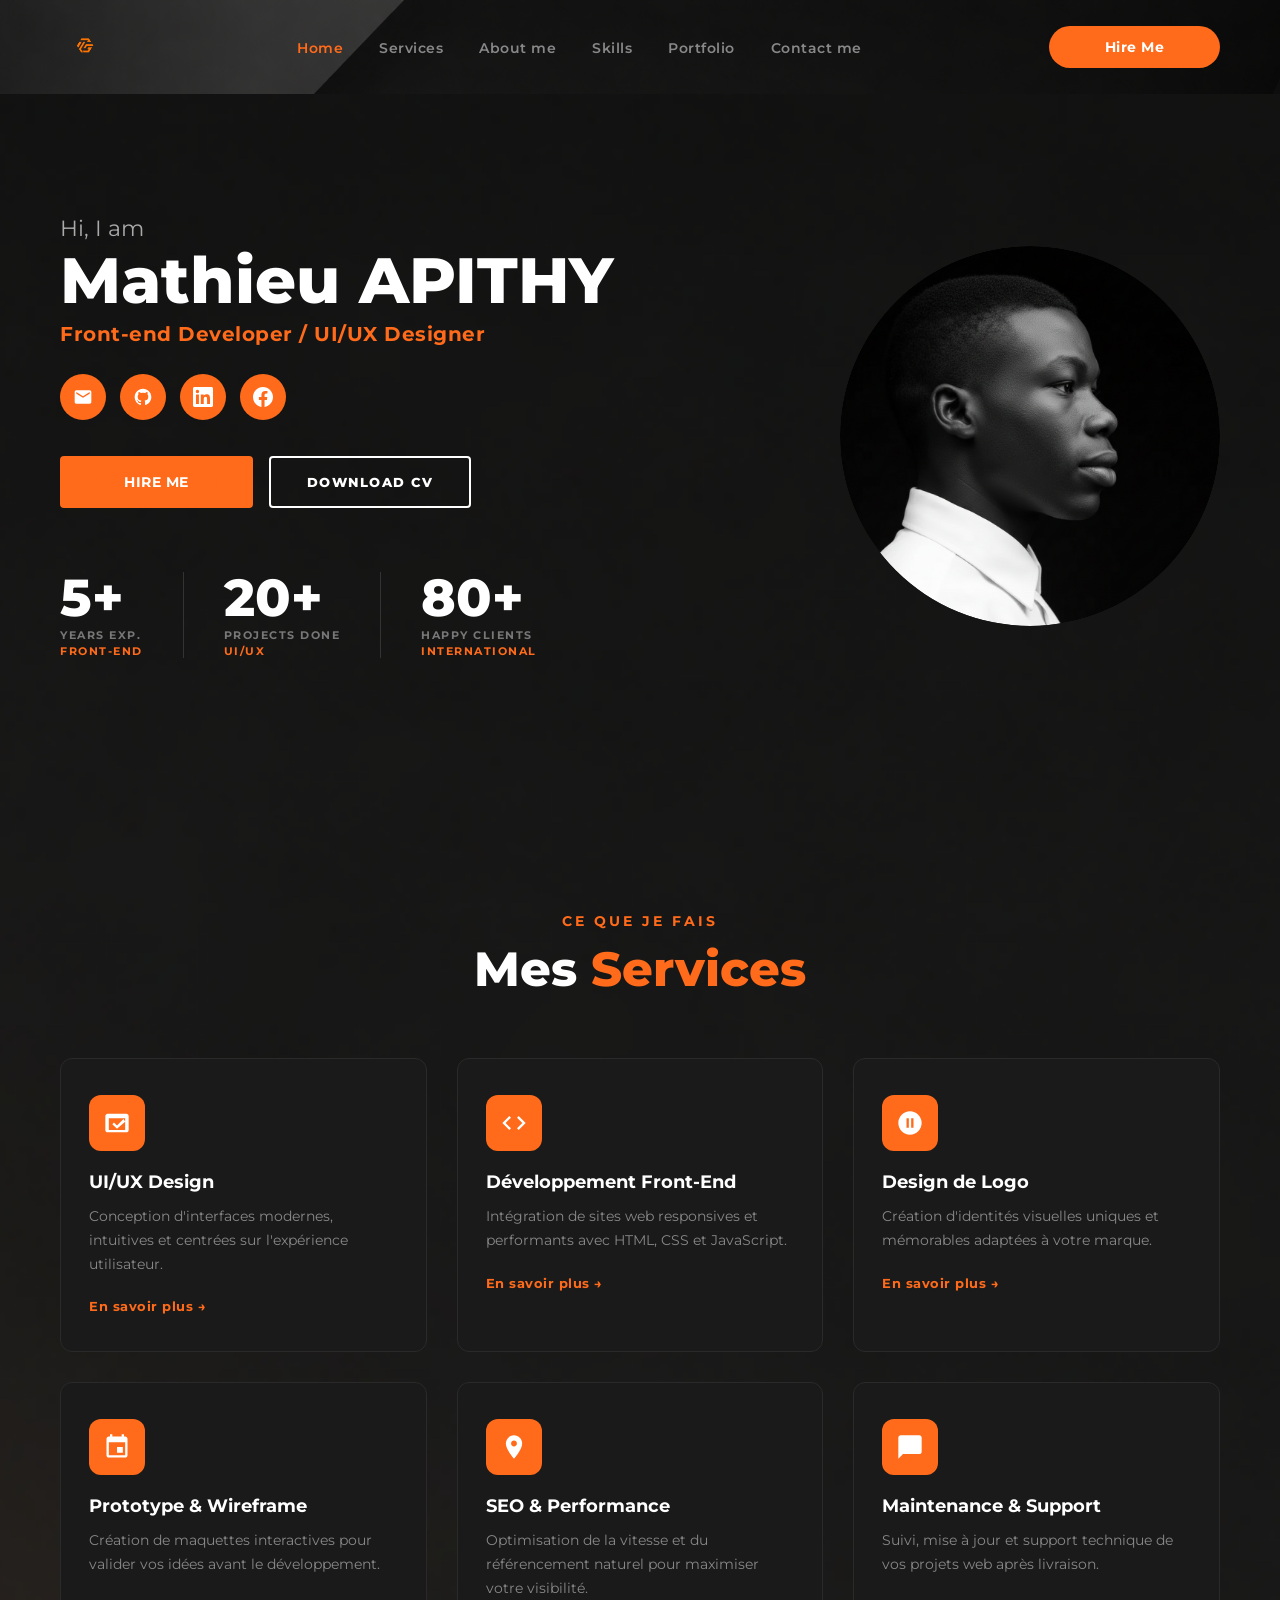
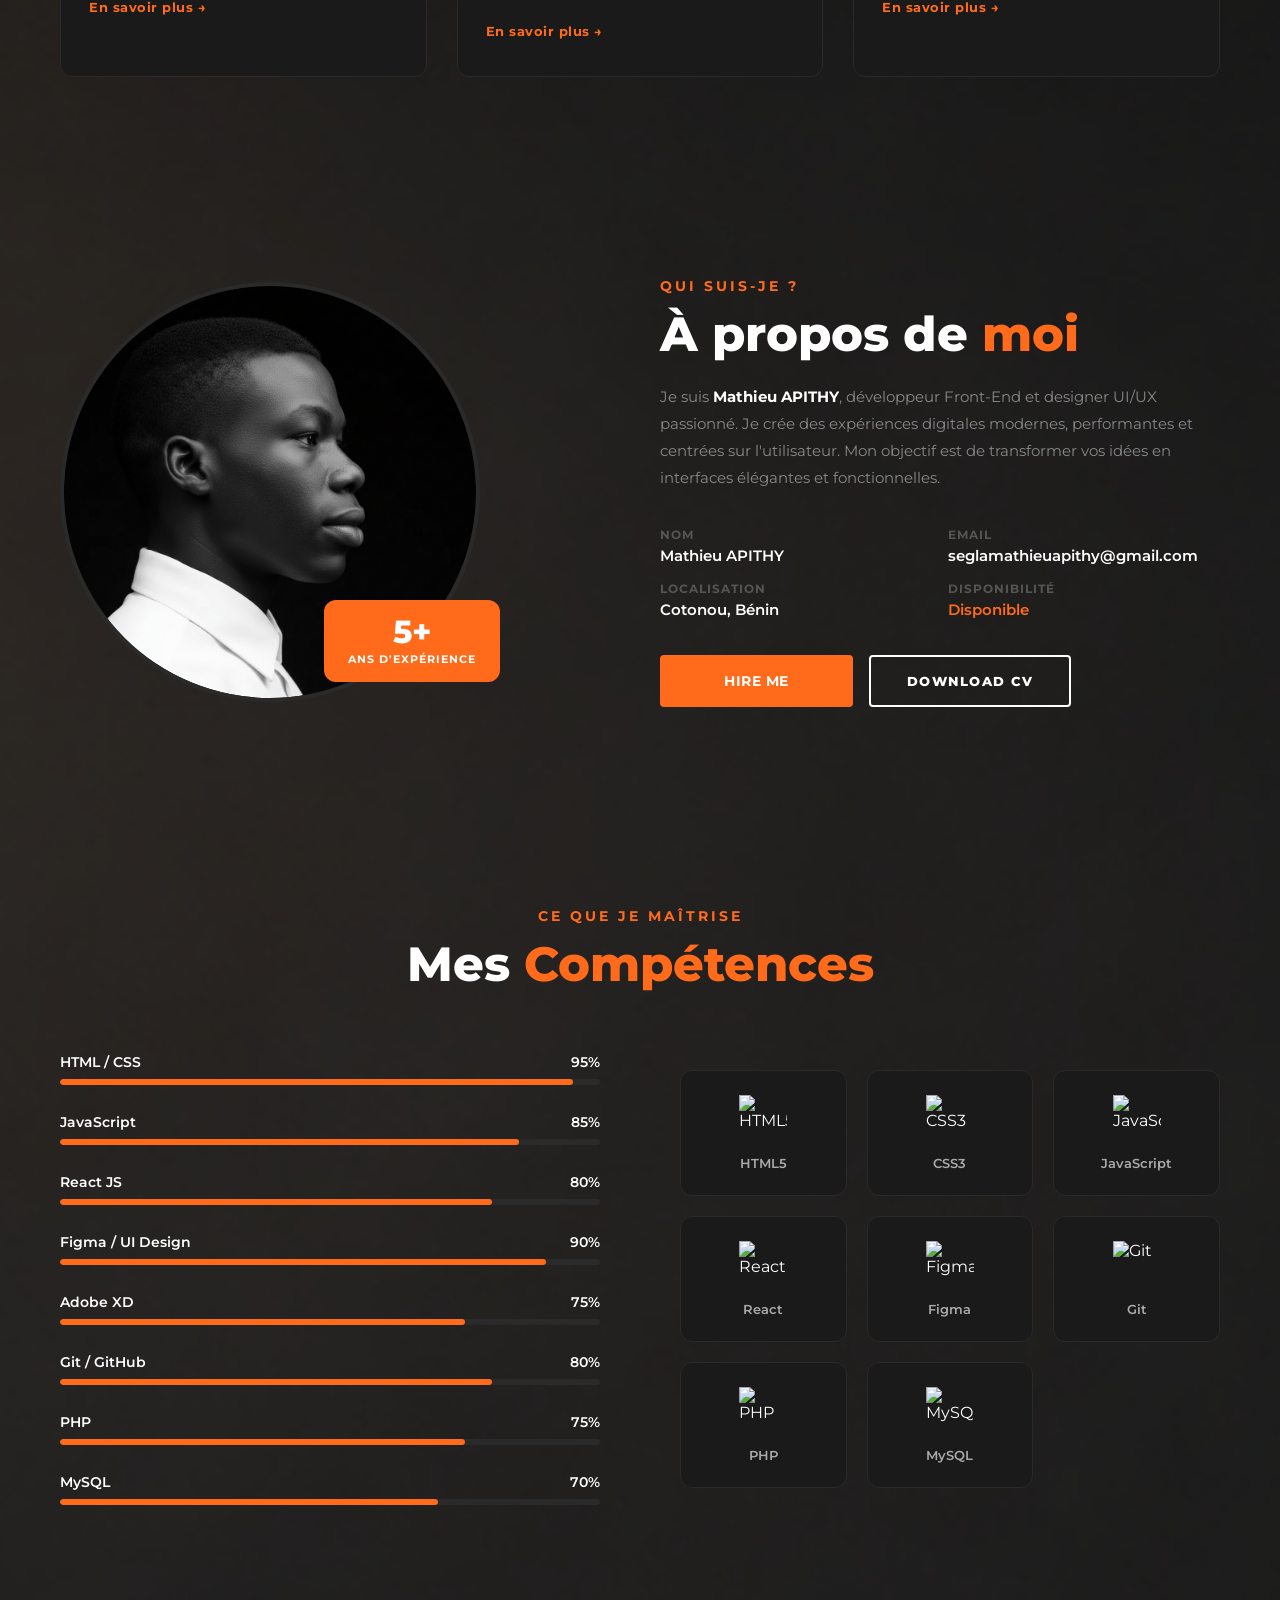
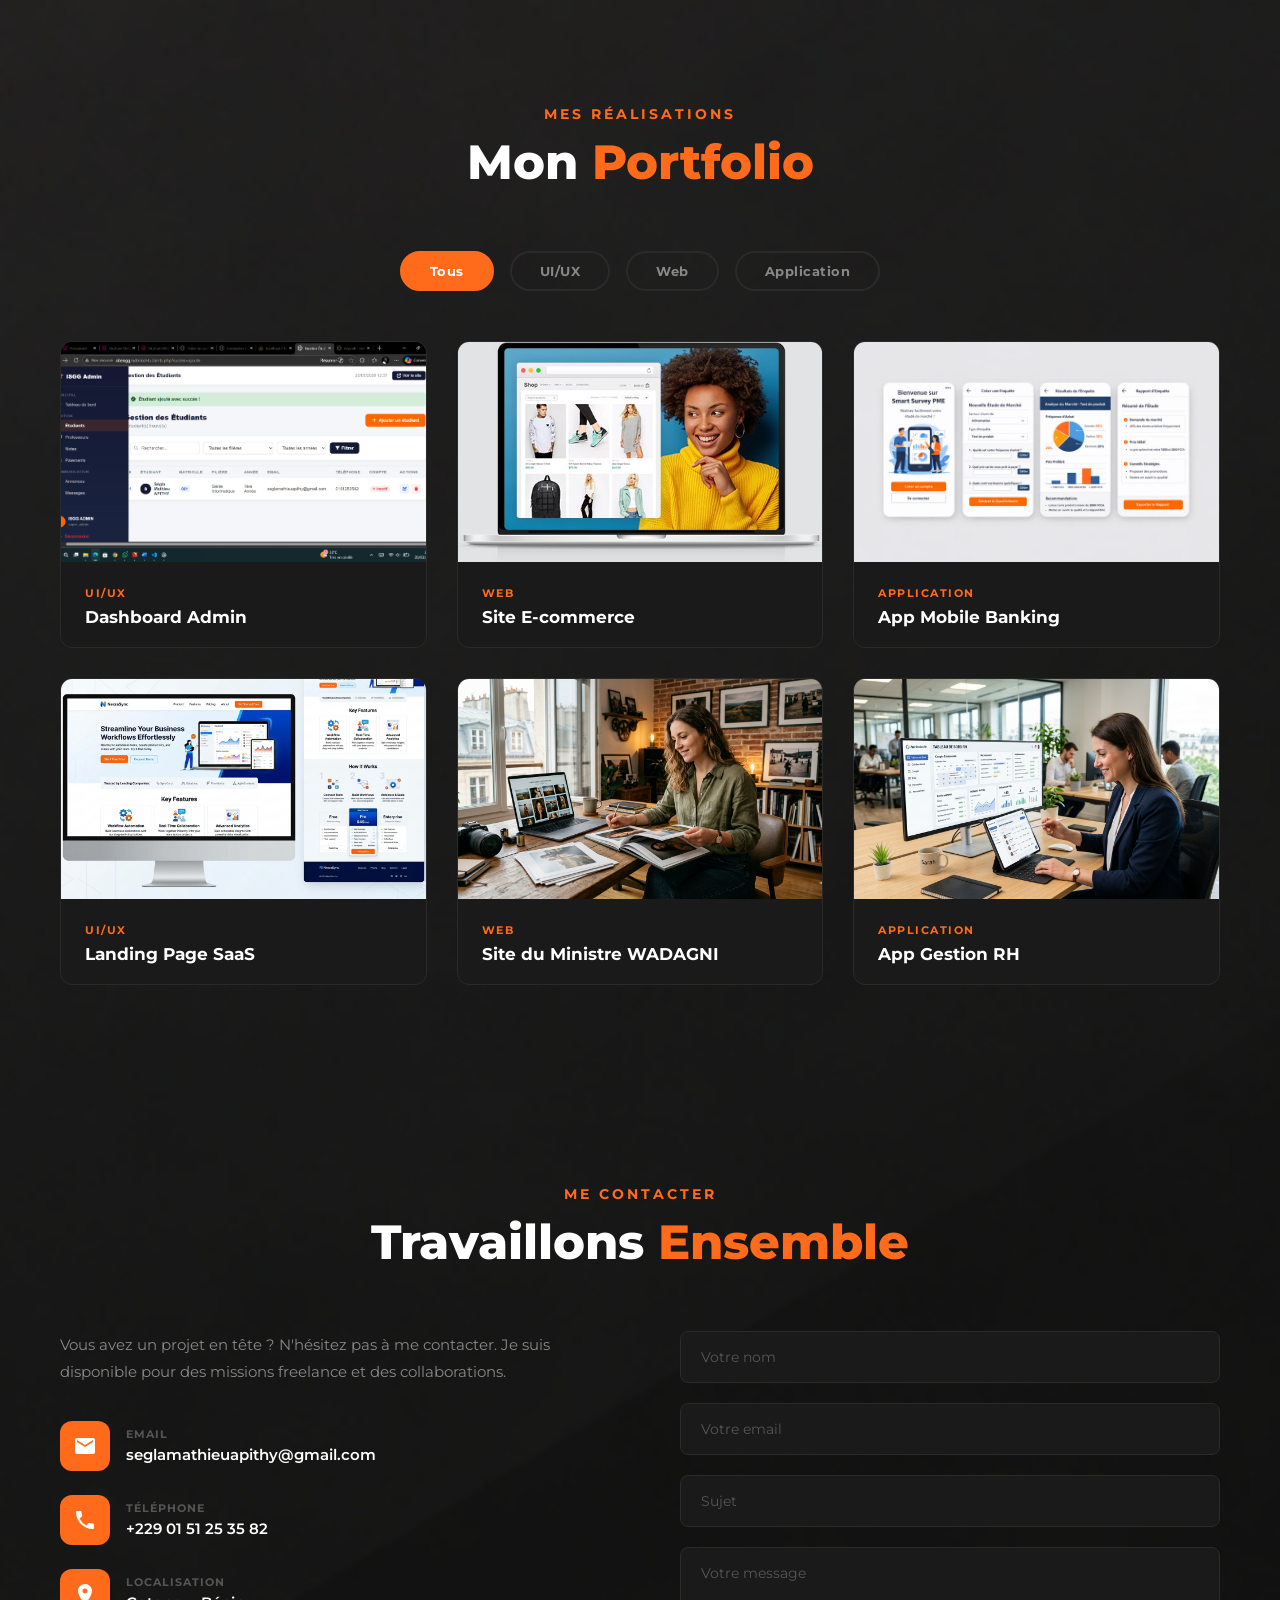
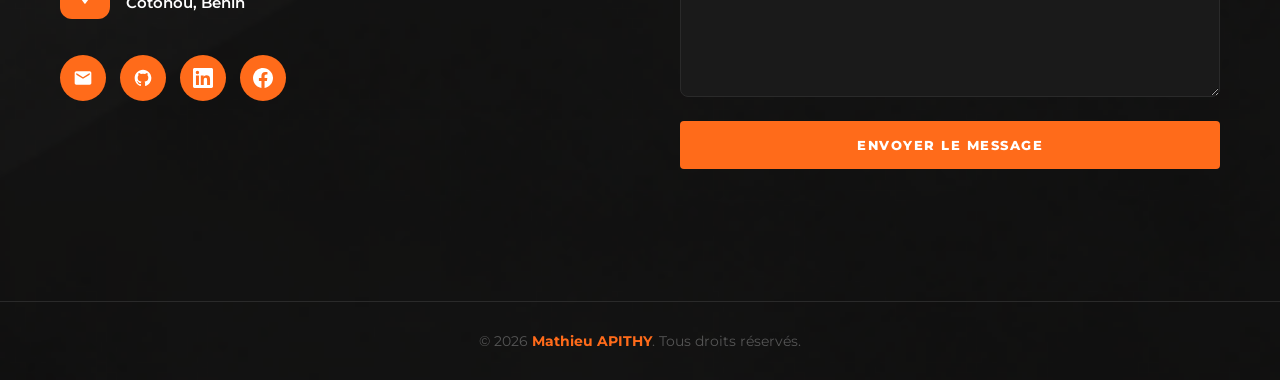
==== commit 6aac671d: "Update index.html" ====
--- a/index.html
+++ b/index.html
@@ -456,7 +456,7 @@
             </div>
             <div class="portfolio-info">
                 <span class="portfolio-tag">Web</span>
-                <h3>Portfolio Photographe</h3>
+                <h3>Site du Ministre WADAGNI</h3>
             </div>
             </div>
 
